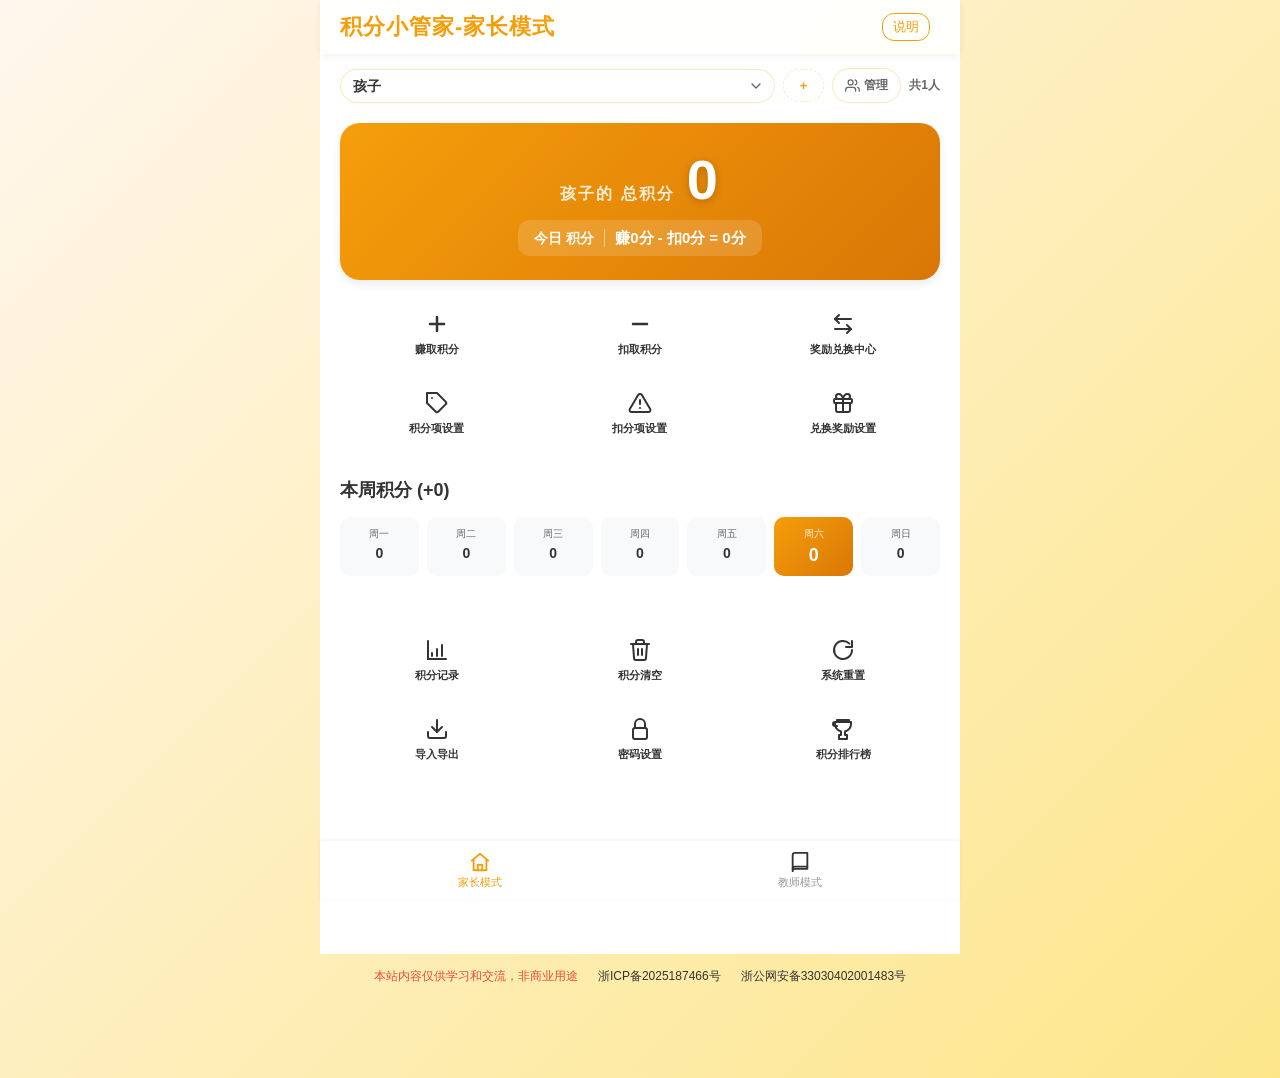
==== index.html @ 35600f09 "Add files via upload" ====
<!DOCTYPE html>
<html lang="zh-CN">
<head><meta name="robots" content="noindex,nofollow"><meta name="generator" content="ShipPage"><link rel="canonical" href="https://shippage.ai/p/jifen">
    <meta charset="UTF-8">
    <meta name="viewport" content="width=device-width, initial-scale=1.0, maximum-scale=1.0, user-scalable=no">
    <title>积分小管家</title>
    <link rel="stylesheet" href="style.css">
</head>
<body>
    <!-- 顶部导航 -->
    <div class="header">
        <div class="header-left">
            <div class="back-btn" id="back-btn" onclick="goBack()">
                <svg viewBox="0 0 24 24" fill="none" stroke="currentColor" stroke-width="2.5" stroke-linecap="round" stroke-linejoin="round"><path d="M19 12H5"/><path d="M12 19l-7-7 7-7"/></svg>
            </div>
            <h1 id="mode-title">家长模式</h1>
        </div>
        <div class="header-right">
            <a href="README.html" class="header-help">说明</a>
            <span class="header-member" id="header-member"></span>
        </div>
    </div>
    
    <!-- 底部导航菜单 -->
    <div class="bottom-nav">
        <div class="nav-item active" id="nav-parent" onclick="switchMode('parent')">
            <div class="nav-icon" data-icon="home"></div>
            <div class="nav-text">家长模式</div>
        </div>
        <div class="nav-item" id="nav-teacher" onclick="switchMode('teacher')">
            <div class="nav-icon" data-icon="book"></div>
            <div class="nav-text">教师模式</div>
        </div>
    </div>
    
    <!-- 首页 -->
    <div class="page active" id="home-page">
        <!-- 成员栏（切换/管理多人积分） -->
        <div class="member-bar" id="member-bar">
            <!-- 动态加载 -->
        </div>
        
        <!-- 积分卡片（总积分 + 今日积分合并） -->
        <div class="points-card">
            <div class="points-header">
                <div class="points-title" id="points-title">
                    <span class="points-name"></span>
                    <span class="points-label">总积分</span>
                </div>
                <div class="points-amount" id="total-points">0</div>
            </div>
            <div class="points-today">
                <div class="today-label">
                    <span>今日</span>
                    <span>积分</span>
                </div>
                <span class="today-divider"></span>
                <div class="today-value" id="daily-challenge">
                    <span class="today-detail">赚0分 - 扣0分</span>
                    <span class="today-total">= 0分</span>
                </div>
            </div>
        </div>
        
        <!-- 功能入口 -->
        <div class="features">
            <div class="feature-item" onclick="switchPage('earn')">
                <div class="feature-icon" data-icon="plus"></div>
                <div class="feature-name">赚取积分</div>
            </div>
            <div class="feature-item" onclick="switchPage('deduct')">
                <div class="feature-icon" data-icon="minus"></div>
                <div class="feature-name">扣取积分</div>
            </div>
            <div class="feature-item" onclick="switchPage('exchange')">
                <div class="feature-icon" data-icon="exchange"></div>
                <div class="feature-name">奖励兑换中心</div>
            </div>
            <div class="feature-item" onclick="switchPage('earn-manage')">
                <div class="feature-icon" data-icon="tag"></div>
                <div class="feature-name">积分项设置</div>
            </div>
            <div class="feature-item" onclick="switchPage('deduct-manage')">
                <div class="feature-icon" data-icon="warn"></div>
                <div class="feature-name">扣分项设置</div>
            </div>
            <div class="feature-item" onclick="switchPage('exchange-manage')">
                <div class="feature-icon" data-icon="gift"></div>
                <div class="feature-name">兑换奖励设置</div>
            </div>
        </div>
        
        <!-- 本周积分 -->
        <div class="content-section">
            <div class="section-title">
                <span id="week-score-text">本周积分</span>
            </div>
            <div class="week-stats">
                <div class="week-grid" id="current-week-grid">
                    <!-- 动态加载 -->
                </div>
            </div>
        </div>
        
        <!-- 快捷工具 -->
        <div class="features">
            <div class="feature-item" onclick="switchPage('records')">
                <div class="feature-icon" data-icon="chart"></div>
                <div class="feature-name">积分记录</div>
            </div>
            <div class="feature-item" onclick="showClearPointsModal()">
                <div class="feature-icon" data-icon="trash"></div>
                <div class="feature-name">积分清空</div>
            </div>
            <div class="feature-item" onclick="showSystemResetModal()">
                <div class="feature-icon" data-icon="refresh"></div>
                <div class="feature-name">系统重置</div>
            </div>
            <div class="feature-item" onclick="showDataImportExportModal()">
                <div class="feature-icon" data-icon="download"></div>
                <div class="feature-name">导入导出</div>
            </div>
            <div class="feature-item" onclick="showPasswordSettingModal()">
                <div class="feature-icon" data-icon="lock"></div>
                <div class="feature-name">密码设置</div>
            </div>
            <div class="feature-item" onclick="switchPage('leaderboard')">
                <div class="feature-icon" data-icon="trophy"></div>
                <div class="feature-name">积分排行榜</div>
            </div>
        </div>
    </div>
    
    <!-- 赚取积分页面 -->
    <div class="page" id="earn-page">
        <div class="content-section">
            <div class="section-title">
                <span>赚取积分</span>
            </div>
            <div id="earn-list">
                <!-- 动态加载 -->
            </div>
        </div>
    </div>
    
    <!-- 扣取积分页面 -->
    <div class="page" id="deduct-page">
        <div class="content-section">
            <div class="section-title">
                <span>扣取积分</span>
            </div>
            <div id="deduct-list">
                <!-- 动态加载 -->
            </div>
        </div>
    </div>
    
    <!-- 兑换中心页面 -->
    <div class="page" id="exchange-page">
        <div class="content-section">
            <div class="section-title">
                <span>兑换中心</span>
            </div>
            <div id="exchange-list">
                <!-- 动态加载 -->
            </div>
        </div>
    </div>
    
    <!-- 赚取积分项管理页面 -->
    <div class="page" id="earn-manage-page">
        <div class="content-section">
            <div class="section-title">
                <span>赚取积分项管理</span>
                <div class="section-actions">
                    <button class="action-btn add" onclick="showAddEarnItemModal()">+ 添加</button>
                </div>
            </div>
            <div id="earn-manage-list">
                <!-- 动态加载 -->
            </div>
        </div>
    </div>
    
    <!-- 扣取积分项管理页面 -->
    <div class="page" id="deduct-manage-page">
        <div class="content-section">
            <div class="section-title">
                <span>扣取积分项管理</span>
                <div class="section-actions">
                    <button class="action-btn add" onclick="showAddDeductItemModal()">+ 添加</button>
                </div>
            </div>
            <div id="deduct-manage-list">
                <!-- 动态加载 -->
            </div>
        </div>
    </div>
    
    <!-- 兑换奖励管理页面 -->
    <div class="page" id="exchange-manage-page">
        <div class="content-section">
            <div class="section-title">
                <span>兑换奖励管理</span>
                <div class="section-actions">
                    <button class="action-btn add" onclick="showAddRewardModal()">+ 添加</button>
                </div>
            </div>
            <div id="reward-manage-list">
                <!-- 动态加载 -->
            </div>
        </div>
    </div>
    
    <!-- 积分记录页面 -->
    <div class="page" id="records-page">
        <div class="content-section">
            <div class="section-title">
                <span id="records-week-score-text">本周积分</span>
                <div class="section-actions">
                    <button class="action-btn add" onclick="showAddPointsModal()">补积分</button>
                </div>
            </div>
            <div class="week-stats">
                <div class="week-grid" id="records-week-grid">
                    <!-- 动态加载 -->
                </div>
            </div>
        </div>
        
        <div class="content-section">
            <div class="section-title">每日积分记录</div>
            <div class="record-list" id="day-records">
                <!-- 动态加载 -->
            </div>
        </div>
        
        <div class="content-section">
            <div class="section-title">历史积分</div>
            <div id="history-weeks">
                <!-- 动态加载 -->
            </div>
        </div>
    </div>
    
    <!-- 积分排行榜页面 -->
    <div class="page" id="leaderboard-page">
        <div class="content-section">
            <div class="section-title">
                <span>积分排行榜</span>
            </div>
            <div id="leaderboard-list">
                <!-- 动态加载 -->
            </div>
        </div>
    </div>
    
    <!-- 添加赚取积分项弹窗 -->
    <div class="modal" id="add-earn-item-modal">
        <div class="modal-content">
            <div class="modal-title" id="earn-item-modal-title">添加赚取积分项</div>
            <div class="modal-body">
                <div class="form-group">
                    <label class="form-label">项目名称</label>
                    <input type="text" class="form-input" id="earn-item-name" placeholder="例如：完成作业">
                </div>
                <div class="form-group">
                    <label class="form-label">积分数量</label>
                    <input type="number" class="form-input" id="earn-item-points" placeholder="例如：10">
                </div>
            </div>
            <div class="modal-footer">
                <button class="modal-btn cancel" onclick="closeModal('add-earn-item-modal')">取消</button>
                <button class="modal-btn confirm" onclick="saveEarnItem()">保存</button>
            </div>
        </div>
    </div>
    
    <!-- 添加扣取积分项弹窗 -->
    <div class="modal" id="add-deduct-item-modal">
        <div class="modal-content">
            <div class="modal-title" id="deduct-item-modal-title">添加扣取积分项</div>
            <div class="modal-body">
                <div class="form-group">
                    <label class="form-label">项目名称</label>
                    <input type="text" class="form-input" id="deduct-item-name" placeholder="例如：未完成作业">
                </div>
                <div class="form-group">
                    <label class="form-label">积分数量</label>
                    <input type="number" class="form-input" id="deduct-item-points" placeholder="例如：10">
                </div>
            </div>
            <div class="modal-footer">
                <button class="modal-btn cancel" onclick="closeModal('add-deduct-item-modal')">取消</button>
                <button class="modal-btn confirm" onclick="saveDeductItem()">保存</button>
            </div>
        </div>
    </div>
    
    <!-- 添加兑换奖励弹窗 -->
    <div class="modal" id="add-reward-modal">
        <div class="modal-content">
            <div class="modal-title" id="reward-modal-title">添加兑换奖励</div>
            <div class="modal-body">
                <div class="form-group">
                    <label class="form-label">奖励名称</label>
                    <input type="text" class="form-input" id="reward-name" placeholder="例如：看电视30分钟">
                </div>
                <div class="form-group">
                    <label class="form-label">所需积分</label>
                    <input type="number" class="form-input" id="reward-points" placeholder="例如：50">
                </div>
            </div>
            <div class="modal-footer">
                <button class="modal-btn cancel" onclick="closeModal('add-reward-modal')">取消</button>
                <button class="modal-btn confirm" onclick="saveReward()">保存</button>
            </div>
        </div>
    </div>
    
    <!-- 兑换确认弹窗 -->
    <div class="modal" id="exchange-confirm-modal">
        <div class="modal-content">
            <div class="modal-title">确认兑换</div>
            <div class="modal-body">
                <p id="exchange-reward-name">看电视30分钟</p>
                <p style="color: #667eea; font-weight: 700; font-size: 20px; margin-top: 10px;" id="exchange-reward-points">50积分</p>
            </div>
            <div class="modal-footer">
                <button class="modal-btn cancel" onclick="closeModal('exchange-confirm-modal')">取消</button>
                <button class="modal-btn confirm" onclick="confirmExchange()">确认兑换</button>
            </div>
        </div>
    </div>
    
    <!-- 补积分弹窗 -->
    <div class="modal" id="add-points-modal">
        <div class="modal-content">
            <div class="modal-title">补积分</div>
            <div class="modal-body">
                <div class="form-group">
                    <label class="form-label">补积分原因</label>
                    <input type="text" class="form-input" id="add-points-reason" placeholder="例如：忘记记录的作业完成">
                </div>
                <div class="form-group">
                    <label class="form-label">积分数值</label>
                    <input type="number" class="form-input" id="add-points-value" placeholder="例如：10">
                </div>
                <div class="form-group">
                    <label class="form-label">选择日期</label>
                    <input type="date" class="form-input" id="add-points-date">
                </div>
            </div>
            <div class="modal-footer">
                <button class="modal-btn cancel" onclick="closeModal('add-points-modal')">取消</button>
                <button class="modal-btn confirm" onclick="addPoints()">确认补积分</button>
            </div>
        </div>
    </div>
    
    <!-- 清空积分确认弹窗 -->
    <div class="modal" id="clear-points-modal">
        <div class="modal-content">
            <div class="modal-title">确认清空积分</div>
            <div class="modal-body">
                <p>确定要清空当前成员的所有积分吗？清空的积分会生成一条记录，可通过撤销记录恢复。</p>
            </div>
            <div class="modal-footer">
                <button class="modal-btn cancel" onclick="closeModal('clear-points-modal')">取消</button>
                <button class="modal-btn danger" onclick="confirmClearPoints()">确认清空</button>
            </div>
        </div>
    </div>
    
    <!-- 系统重置选项弹窗 -->
    <div class="modal" id="system-reset-modal">
        <div class="modal-content">
            <div class="modal-title">系统重置</div>
            <div class="modal-body">
                <p>请选择重置范围：「重置参数项」只恢复默认积分项；「重置当前成员/全部成员」会清空对应积分和记录，并恢复默认积分项。</p>
            </div>
            <div class="modal-footer system-reset-footer">
                <button class="modal-btn danger" onclick="systemReset('settings')">重置参数项</button>
                <button class="modal-btn danger" onclick="systemReset('current')">重置当前成员</button>
                <button class="modal-btn danger" onclick="systemReset('all')">重置全部成员</button>
                <button class="modal-btn cancel" onclick="closeModal('system-reset-modal')">取消</button>
            </div>
        </div>
    </div>
    
    <!-- 删除确认弹窗 -->
    <div class="modal" id="delete-confirm-modal">
        <div class="modal-content">
            <div class="modal-title">确认删除</div>
            <div class="modal-body">
                <p id="delete-confirm-text">确定要删除此项目吗？</p>
            </div>
            <div class="modal-footer">
                <button class="modal-btn cancel" onclick="closeModal('delete-confirm-modal')">取消</button>
                <button class="modal-btn danger" onclick="confirmDelete()">确认删除</button>
            </div>
        </div>
    </div>
    
    <!-- 成员管理弹窗 -->
    <div class="modal" id="member-manage-modal">
        <div class="modal-content">
            <div class="modal-title">成员管理</div>
            <div class="modal-body">
                <div id="member-manage-list">
                    <!-- 动态加载 -->
                </div>
                <button class="action-btn add" style="width:100%;padding:10px;" onclick="showAddMemberModal()">+ 添加成员</button>
            </div>
            <div class="modal-footer">
                <button class="modal-btn cancel" onclick="closeModal('member-manage-modal')">关闭</button>
            </div>
        </div>
    </div>
    
    <!-- 成员编辑弹窗（添加/改名） -->
    <div class="modal" id="member-edit-modal">
        <div class="modal-content">
            <div class="modal-title" id="member-edit-modal-title">添加成员</div>
            <div class="modal-body">
                <div class="form-group">
                    <label class="form-label" id="member-name-label">成员名字</label>
                    <textarea class="form-input" id="member-name-input" rows="3" placeholder="例如：小明"></textarea>
                    <div class="form-hint" id="member-name-hint" style="display:none; font-size:12px; color:#999; margin-top:6px;">每行一个名字，支持批量添加</div>
                </div>
                <div class="form-group" style="margin-top:12px;">
                    <label class="form-label">分组</label>
                    <input type="text" class="form-input" id="member-group-input" placeholder="例如：一班、数学组" />
                    <div class="form-hint" style="font-size:12px; color:#999; margin-top:6px;">可按班级或科目分组</div>
                </div>
            </div>
            <div class="modal-footer">
                <button class="modal-btn cancel" onclick="closeModal('member-edit-modal')">取消</button>
                <button class="modal-btn confirm" onclick="saveMember()">保存</button>
            </div>
        </div>
    </div>
    
    <!-- 数据导入导出弹窗 -->
    <div class="modal" id="data-import-export-modal">
        <div class="modal-content">
            <div class="modal-title">数据导入导出</div>
            <div class="modal-body">
                <div class="form-group">
                    <label class="form-label">导出类型</label>
                    <select class="form-input" id="export-type">
                        <option value="full">全部导出</option>
                        <option value="settings">设置项导出</option>
                    </select>
                </div>
                <div class="form-group">
                    <label class="form-label">导出范围</label>
                    <select class="form-input" id="export-scope">
                        <option value="current">仅当前模式</option>
                        <option value="both">两个模式</option>
                    </select>
                </div>
                <div class="form-group">
                    <button class="modal-btn confirm" style="width:100%;display:inline-flex;align-items:center;justify-content:center;gap:6px;" onclick="exportData()"><svg width="16" height="16" viewBox="0 0 24 24" fill="none" stroke="currentColor" stroke-width="2" stroke-linecap="round" stroke-linejoin="round"><path d="M21 15v4a2 2 0 0 1-2 2H5a2 2 0 0 1-2-2v-4"/><path d="M7 10l5 5 5-5"/><path d="M12 15V3"/></svg>导出</button>
                </div>
                <div class="form-divider"></div>
                <div class="form-group">
                    <label class="form-label">导入数据</label>
                    <input type="file" class="form-input" id="import-file" accept=".json" onchange="importData(this)" style="display:none;">
                </div>
                <div class="form-group">
                    <button class="modal-btn confirm" style="width:100%;display:inline-flex;align-items:center;justify-content:center;gap:6px;" onclick="document.getElementById('import-file').click()"><svg width="16" height="16" viewBox="0 0 24 24" fill="none" stroke="currentColor" stroke-width="2" stroke-linecap="round" stroke-linejoin="round"><path d="M21 15v4a2 2 0 0 1-2 2H5a2 2 0 0 1-2-2v-4"/><path d="M17 8l-5-5-5 5"/><path d="M12 3v12"/></svg>选择文件导入</button>
                </div>
            </div>
            <div class="modal-footer">
                <button class="modal-btn cancel" onclick="closeModal('data-import-export-modal')">关闭</button>
            </div>
        </div>
    </div>
    
    <!-- 密码设置弹窗 -->
    <div class="modal" id="password-setting-modal">
        <div class="modal-content">
            <div class="modal-title">密码设置</div>
            <div class="modal-body">
                <div class="form-group">
                    <label class="form-label">当前状态</label>
                    <div id="password-status" style="font-size:14px; color:#666;">未设置</div>
                </div>
                <div class="form-group">
                    <label class="form-label">新密码</label>
                    <input type="password" class="form-input" id="new-password" placeholder="输入密码">
                </div>
                <div class="form-group">
                    <label class="form-label">确认密码</label>
                    <input type="password" class="form-input" id="confirm-password" placeholder="再次输入密码">
                </div>
            </div>
            <div class="modal-footer">
                <button class="modal-btn cancel" onclick="closeModal('password-setting-modal')">关闭</button>
                <button class="modal-btn danger" id="disable-password-btn" onclick="disablePassword()" style="display:none;">取消密码</button>
                <button class="modal-btn confirm" onclick="savePassword()">保存</button>
            </div>
        </div>
    </div>
    
    <!-- 密码输入弹窗 -->
    <div class="modal" id="password-entry-modal">
        <div class="modal-content">
            <div class="modal-title">请输入密码</div>
            <div class="modal-body">
                <div class="form-group">
                    <input type="password" class="form-input" id="entry-password" placeholder="密码">
                </div>
            </div>
            <div class="modal-footer">
                <button class="modal-btn confirm" style="width:100%;" onclick="checkPassword()">确认</button>
            </div>
        </div>
    </div>

    <script src="script.js"></script>


    
    <!-- 备案信息 -->
    <div class="beian-bar">
        <div class="beian-pc">
            <span class="beian-disclaimer">本站内容仅供学习和交流，非商业用途</span>
            <a href="https://beian.miit.gov.cn/" target="_blank" rel="noopener noreferrer" class="beian-icp">浙ICP备2025187466号</a>
            <a href="https://www.beian.gov.cn/portal/registerSystemInfo?recordcode=33030402001483" target="_blank" rel="noopener noreferrer" class="beian-gongan">
                <img src="https://www.937788.xyz/gonganbeian.png" alt="公安备案" onerror="this.style.display='none'">
                浙公网安备33030402001483号
            </a>
        </div>
        <div class="beian-mobile">
            <span class="beian-disclaimer">本站内容仅供学习和交流，非商业用途</span>
            <a href="https://beian.miit.gov.cn/" target="_blank" rel="noopener noreferrer" class="beian-icp">浙ICP备2025187466号</a>
            <a href="https://www.beian.gov.cn/portal/registerSystemInfo?recordcode=33030402001483" target="_blank" rel="noopener noreferrer" class="beian-gongan">
                <img src="https://www.937788.xyz/gonganbeian.png" alt="公安备案" onerror="this.style.display='none'">
                浙公网安备33030402001483号
            </a>
        </div>
    </div>
</body>
</html>
---- style.css ----
* {
            margin: 0;
            padding: 0;
            box-sizing: border-box;
        }
        
        /* 主题变量：家长模式（暖橙）为默认，教师模式（蓝色）通过 .mode-teacher 覆盖 */
        body {
            --primary: #f59e0b;
            --primary-strong: #d97706;
            --primary-grad-1: #fbbf24;
            --primary-grad-2: #f97316;
            --primary-soft: rgba(245, 158, 11, 0.12);
            --primary-tint: rgba(245, 158, 11, 0.1);
            --primary-border: rgba(245, 158, 11, 0.25);
            --primary-shadow: rgba(245, 158, 11, 0.4);
            --bg-grad-1: #fff7ed;
            --bg-grad-2: #fde68a;
        }
        
        body.mode-teacher {
            --primary: #3b82f6;
            --primary-strong: #2563eb;
            --primary-grad-1: #60a5fa;
            --primary-grad-2: #2563eb;
            --primary-soft: rgba(59, 130, 246, 0.12);
            --primary-tint: rgba(59, 130, 246, 0.1);
            --primary-border: rgba(59, 130, 246, 0.25);
            --primary-shadow: rgba(59, 130, 246, 0.4);
            --bg-grad-1: #eff6ff;
            --bg-grad-2: #bfdbfe;
        }
        
        body {
            font-family: -apple-system, BlinkMacSystemFont, 'Segoe UI', Roboto, 'Helvetica Neue', Arial, sans-serif;
            background: linear-gradient(135deg, var(--bg-grad-1) 0%, var(--bg-grad-2) 100%);
            min-height: 100vh;
            color: #333;
            padding-bottom: 80px;
        }
        
        /* 顶部导航 */
        .header {
            background: rgba(255, 255, 255, 0.95);
            padding: 12px 20px;
            position: sticky;
            top: 0;
            z-index: 100;
            box-shadow: 0 2px 8px rgba(0,0,0,0.06);
            display: flex;
            align-items: center;
            justify-content: space-between;
        }
        
        /* 桌面端限制宽度 */
        @media (min-width: 768px) {
            .header, .page, .bottom-nav {
                max-width: 640px;
                margin-left: auto;
                margin-right: auto;
            }
            .page {
                min-height: 100vh;
            }
        }
        
        /* 页面主容器白底 */
        .page {
            background: white;
        }
        
        /* 周积分网格样式 */
        .day-item {
            cursor: pointer;
            transition: all 0.2s ease;
            background: #f8f9fa;
            border-radius: 10px;
            padding: 10px 5px;
            text-align: center;
        }
        
        .day-item:hover {
            transform: translateY(-2px);
        }
        
        .day-item:active {
            transform: scale(0.95);
        }
        
        .day-item.selected {
            background: var(--primary-tint);
        }
        
        .day-points.today-points {
            font-weight: 800;
            font-size: 18px;
        }
        
        .day-points.selected-points {
            font-weight: 600;
            font-size: 16px;
            opacity: 0.8;
        }
        
        .header-left, .header-right {
            display: flex;
            align-items: center;
            gap: 10px;
            min-width: 0;
        }
        
        .header-help {
            font-size: 13px;
            color: var(--primary);
            text-decoration: none;
            padding: 4px 10px;
            border: 1px solid var(--primary);
            border-radius: 12px;
            transition: all 0.2s ease;
        }
        
        .header-help:hover {
            background: var(--primary);
            color: white;
        }
        
        .back-btn {
            display: none;
            width: 32px;
            height: 32px;
            align-items: center;
            justify-content: center;
            border-radius: 50%;
            color: var(--primary);
            cursor: pointer;
            transition: all 0.2s ease;
            flex-shrink: 0;
        }
        
        .back-btn.show {
            display: flex;
        }
        
        .back-btn:active {
            background: var(--primary-tint);
        }
        
        .back-btn svg {
            width: 20px;
            height: 20px;
        }
        
        .header h1 {
            font-size: 22px;
            font-weight: 800;
            color: var(--primary);
            text-align: left;
            letter-spacing: 1px;
            white-space: nowrap;
            overflow: hidden;
            text-overflow: ellipsis;
        }
        
        .header-member {
            font-size: 13px;
            color: #666;
            font-weight: 600;
            max-width: 80px;
            overflow: hidden;
            text-overflow: ellipsis;
            white-space: nowrap;
        }
        
        .mode-badge {
            display: inline-flex;
            align-items: center;
            gap: 6px;
            font-size: 12px;
            font-weight: 600;
            color: var(--primary);
            background: var(--primary-soft);
            border: 1px solid var(--primary-border);
            border-radius: 20px;
            padding: 4px 12px;
            white-space: nowrap;
        }
        
        .mode-badge::before {
            content: '';
            width: 6px;
            height: 6px;
            border-radius: 50%;
            background: var(--primary);
            display: inline-block;
        }
        
        /* 积分卡片 */
        .points-card {
            background: linear-gradient(135deg, var(--primary) 0%, var(--primary-strong) 100%);
            margin: 20px;
            padding: 24px 20px;
            border-radius: 20px;
            color: white;
            box-shadow: 0 4px 10px rgba(0,0,0,0.08);
            text-align: center;
        }
        
        .points-header {
            display: flex;
            align-items: baseline;
            justify-content: center;
            gap: 12px;
            margin-bottom: 8px;
        }
        
        .points-title {
            font-size: 16px;
            font-weight: 600;
            opacity: 0.85;
            letter-spacing: 2px;
        }
        
        .points-amount {
            font-size: 56px;
            font-weight: 900;
            text-shadow: 0 2px 8px rgba(0,0,0,0.2);
            letter-spacing: 2px;
        }
        
        .points-today {
            display: flex;
            align-items: center;
            justify-content: center;
            gap: 10px;
            font-size: 14px;
            background: rgba(255,255,255,0.15);
            border-radius: 12px;
            padding: 8px 16px;
            margin: 0 auto;
            width: fit-content;
        }
        
        .today-label {
            display: flex;
            flex-direction: row;
            align-items: center;
            gap: 4px;
            line-height: 1.3;
            font-weight: 600;
        }
        
        .today-divider {
            width: 1px;
            height: 18px;
            background: rgba(255, 255, 255, 0.5);
        }
        
        .today-value {
            display: flex;
            flex-direction: row;
            align-items: center;
            gap: 4px;
            line-height: 1.3;
            font-weight: 800;
            font-size: 15px;
        }
        
        @media (max-width: 420px) {
            .points-header {
                align-items: center;
            }
            .points-amount {
                margin-top: -4px;
            }
            .points-today {
                flex-direction: column;
                gap: 4px;
                padding: 8px 12px;
            }
            .today-label {
                gap: 0;
            }
            .today-value {
                flex-direction: row;
                gap: 4px;
            }
            .today-divider {
                width: 30px;
                height: 1px;
            }
            .points-title {
                display: flex;
                flex-direction: column;
                align-items: center;
                line-height: 1.2;
            }
        }
        
        .points-actions {
            display: flex;
            gap: 8px;
            margin-top: 12px;
        }
        
        .points-btn {
            flex: 1;
            padding: 10px;
            border: none;
            border-radius: 12px;
            font-size: 14px;
            font-weight: 600;
            cursor: pointer;
            transition: all 0.3s;
        }
        
        .points-btn.primary {
            background: white;
            color: var(--primary);
        }
        
        .points-btn.danger {
            background: rgba(239, 68, 68, 0.9);
            color: white;
        }
        
        .points-btn:active {
            transform: scale(0.95);
        }
        

        /* 成员栏（多人积分管理） */
        .member-bar {
            display: flex;
            align-items: center;
            gap: 8px;
            padding: 14px 20px 0;
            overflow-x: auto;
            -webkit-overflow-scrolling: touch;
            scrollbar-width: none;
        }
        
        .member-bar::-webkit-scrollbar {
            display: none;
        }
        
        .member-select {
            flex: 1;
            min-width: 0;
            padding: 8px 12px;
            border-radius: 20px;
            background: rgba(255, 255, 255, 0.92);
            border: 1.5px solid var(--primary-border);
            font-size: 14px;
            font-weight: 600;
            color: #333;
            outline: none;
            cursor: pointer;
            appearance: none;
            -webkit-appearance: none;
            background-image: url("data:image/svg+xml,%3Csvg xmlns='http://www.w3.org/2000/svg' width='16' height='16' viewBox='0 0 24 24' fill='none' stroke='%23666' stroke-width='2' stroke-linecap='round' stroke-linejoin='round'%3E%3Cpath d='M6 9l6 6 6-6'/%3E%3C/svg%3E");
            background-repeat: no-repeat;
            background-position: right 10px center;
            padding-right: 32px;
        }
        
        .member-select:focus {
            border-color: var(--primary);
        }
        
        .member-chip {
            flex-shrink: 0;
            padding: 8px 16px;
            border-radius: 20px;
            background: rgba(255, 255, 255, 0.6);
            border: 1.5px dashed var(--primary-border);
            font-size: 13px;
            font-weight: 600;
            color: var(--primary);
            cursor: pointer;
            transition: all 0.2s ease;
        }
        
        .member-chip:active {
            transform: scale(0.95);
        }
        
        .member-manage-btn {
            flex-shrink: 0;
            display: inline-flex;
            align-items: center;
            gap: 4px;
            padding: 8px 12px;
            border: 1.5px solid var(--primary-border);
            border-radius: 20px;
            background: rgba(255, 255, 255, 0.92);
            color: #666;
            font-size: 12px;
            font-weight: 600;
            cursor: pointer;
        }
        
        .member-manage-btn svg {
            width: 15px;
            height: 15px;
        }
        
        .member-count {
            flex-shrink: 0;
            font-size: 12px;
            color: #666;
            font-weight: 600;
            padding: 8px 0;
        }
        
        /* 成员管理弹窗列表 */
        .member-manage-item {
            display: flex;
            align-items: center;
            justify-content: space-between;
            padding: 12px 14px;
            background: #f8f9fa;
            border-radius: 12px;
            margin-bottom: 8px;
        }
        
        .member-manage-item .member-name {
            font-size: 14px;
            font-weight: 600;
        }
        
        .member-manage-item .member-points {
            font-size: 12px;
            color: #999;
            margin-top: 2px;
        }
        
        .member-manage-actions {
            display: flex;
            gap: 8px;
        }
        
        .member-group {
            margin-bottom: 12px;
        }
        
        .member-group-title {
            display: flex;
            align-items: center;
            gap: 6px;
            font-size: 13px;
            font-weight: 600;
            color: #666;
            padding: 6px 0;
            margin-bottom: 6px;
            border-bottom: 1px solid #eee;
            cursor: pointer;
            user-select: none;
        }
        
        .member-group-toggle {
            font-size: 11px;
            color: #999;
            transition: transform 0.2s;
        }
        
        .member-group.collapsed .member-group-toggle {
            transform: rotate(-90deg);
        }
        
        .member-group.collapsed .member-group-content {
            display: none;
        }
        
        .member-group-count {
            font-weight: 400;
            color: #999;
            margin-left: auto;
        }
        
        .member-manage-header {
            display: flex;
            gap: 10px;
            margin-bottom: 12px;
        }
        
        .member-group-filter,
        .member-group-sort {
            flex: 1;
            padding: 8px 10px;
            font-size: 13px;
            border-radius: 10px;
            border: 1px solid #e5e7eb;
        }

        /* 功能入口 */
        .features {
            display: grid;
            grid-template-columns: repeat(3, 1fr);
            gap: 10px;
            padding: 0 20px;
            margin-bottom: 15px;
        }
        
        .feature-item {
            background: transparent;
            border-radius: 14px;
            padding: 12px 8px;
            text-align: center;
            cursor: pointer;
            transition: all 0.3s;
        }
        
        .feature-item:active {
            transform: scale(0.95);
        }
        
        .feature-icon {
            display: flex;
            justify-content: center;
            align-items: center;
            margin-bottom: 6px;
        }
        
        .feature-icon svg {
            width: 24px;
            height: 24px;
        }
        
        .feature-name {
            font-size: 11px;
            color: #333;
            font-weight: 600;
        }
        
        /* 内容区域 */
        .content-section {
            background: transparent;
            margin: 0 20px 15px;
            border-radius: 0;
            padding: 15px 0;
        }
        
        .section-title {
            display: flex;
            flex-direction: row;
            align-items: center;
            justify-content: space-between;
            gap: 8px;
            margin-bottom: 15px;
        }
        
        .section-title > span {
            font-size: 18px;
            font-weight: 700;
            color: #333;
        }
        
        .section-actions {
            display: flex;
            gap: 8px;
        }
        
        .action-btn {
            padding: 6px 12px;
            border: none;
            border-radius: 8px;
            font-size: 12px;
            font-weight: 600;
            cursor: pointer;
            transition: all 0.3s;
        }
        
        /* 手机端兼容性优化 */
        @media (max-width: 480px) {
            .action-btn {
                font-size: 11px;
                padding: 5px 10px;
            }
            
            .list-item {
                flex-wrap: wrap;
                gap: 10px;
            }
            
            .list-item .section-actions {
                width: 100%;
                justify-content: flex-end;
                margin-top: 5px;
            }
        }
        
        .action-btn.add {
            background: var(--primary);
            color: white;
        }
        
        .action-btn.edit {
            background: #64748b;
            color: white;
        }
        
        .action-btn.delete {
            background: #ef4444;
            color: white;
        }
        
        /* 列表项 */
        .list-item {
            display: flex;
            justify-content: space-between;
            align-items: center;
            padding: 15px 0;
            border-bottom: 1px solid #f0f0f0;
        }
        
        .list-item:last-child {
            border-bottom: none;
        }
        
        .item-info {
            flex: 1;
        }
        
        .item-name {
            font-size: 14px;
            font-weight: 600;
            margin-bottom: 4px;
        }
        
        .item-points {
            font-size: 16px;
            font-weight: 700;
        }
        
        .item-points.income {
            color: var(--primary-strong);
        }
        
        .item-points.expense {
            color: #ef4444;
        }
        
        .item-actions {
            display: flex;
            gap: 8px;
        }
        
        .item-btn {
            padding: 6px 12px;
            border: none;
            border-radius: 8px;
            font-size: 12px;
            font-weight: 600;
            cursor: pointer;
        }
        
        .item-btn.earn {
            background: var(--primary-strong);
            color: white;
        }
        
        .item-btn.deduct {
            background: #ef4444;
            color: white;
        }
        
        .item-btn.exchange {
            background: #667eea;
            color: white;
        }
        
        /* 快速添加行 */
        .quick-add {
            display: flex;
            align-items: center;
            gap: 8px;
            padding: 10px;
            background: #f0fdf4;
            border: 1px dashed var(--primary);
            border-radius: 12px;
            margin-bottom: 12px;
        }
        
        .quick-add input {
            border: 1px solid #e5e7eb;
            border-radius: 8px;
            padding: 8px 10px;
            font-size: 13px;
            outline: none;
        }
        
        .quick-add input:focus {
            border-color: var(--primary);
        }
        
        .quick-add .qa-name {
            flex: 1;
            max-width: 50%;
        }
        
        .quick-add .qa-points {
            width: 80px;
            text-align: center;
        }
        
        .quick-add .qa-btn {
            padding: 8px 16px;
            background: var(--primary);
            color: white;
            border: none;
            border-radius: 8px;
            font-size: 13px;
            font-weight: 600;
            cursor: pointer;
            white-space: nowrap;
            margin-left: auto;
        }
        
        .quick-add .qa-btn:active {
            background: var(--primary-strong);
        }
        
        .quick-add input {
            background: white;
        }
        
        .quick-add.deduct {
            background: #fef2f2;
            border-color: #fca5a5;
        }
        
        .quick-add.deduct input:focus {
            border-color: #ef4444;
        }
        
        .quick-add.deduct .qa-btn {
            background: #ef4444;
        }
        
        .quick-add.deduct .qa-btn:active {
            background: #dc2626;
        }
        
        .quick-add.exchange {
            background: #f5f3ff;
            border-color: #c4b5fd;
        }
        
        .quick-add.exchange input:focus {
            border-color: #667eea;
        }
        
        .quick-add.exchange .qa-btn {
            background: #667eea;
        }
        
        .quick-add.exchange .qa-btn:active {
            background: #4f46e5;
        }
        
        /* 周积分统计 */
        .week-stats {
            margin-bottom: 20px;
        }
        
        .week-grid {
            display: grid;
            grid-template-columns: repeat(7, 1fr);
            gap: 8px;
        }
        
        .day-item.today {
            background: linear-gradient(135deg, var(--primary) 0%, var(--primary-strong) 100%);
            color: white;
        }
        
        .day-name {
            font-size: 10px;
            margin-bottom: 4px;
            color: #666;
        }
        
        .day-item.today .day-name {
            color: rgba(255, 255, 255, 0.9);
        }
        
        .day-points {
            font-size: 14px;
            font-weight: 700;
        }
        
        .day-item.today .day-points {
            color: white;
        }
        
        /* 历史积分月日历 */
        .month-calendar {
            background: #f8f9fa;
            border-radius: 12px;
            padding: 12px;
            margin-bottom: 12px;
        }
        
        .month-header {
            display: flex;
            align-items: center;
            margin-bottom: 10px;
        }
        
        .month-title {
            font-size: 14px;
            font-weight: 700;
        }
        
        .month-weekdays {
            display: grid;
            grid-template-columns: repeat(7, 1fr);
            gap: 4px;
            margin-bottom: 4px;
        }
        
        .month-weekday {
            text-align: center;
            font-size: 10px;
            color: #999;
            padding: 2px 0;
        }
        
        .month-days {
            display: grid;
            grid-template-columns: repeat(7, 1fr);
            gap: 4px;
        }
        
        .month-day {
            text-align: center;
            padding: 6px 2px;
            background: white;
            border-radius: 6px;
            min-height: 38px;
            display: flex;
            flex-direction: column;
            justify-content: center;
            align-items: center;
        }
        
        .month-day.empty {
            background: transparent;
        }
        
        .month-day.today {
            background: var(--primary-tint);
        }
        
        .month-day.today .month-day-num {
            font-weight: 700;
            color: var(--primary);
        }
        
        .month-day-num {
            font-size: 11px;
            color: #333;
            line-height: 1;
        }
        
        .month-day-pts {
            font-size: 10px;
            font-weight: 600;
            color: var(--primary);
            line-height: 1;
            margin-top: 1px;
        }
        
        /* 年历卡片 */
        .year-calendar {
            display: grid;
            grid-template-columns: repeat(6, 1fr);
            gap: 8px;
        }
        
        .year-month-card {
            background: #f8f9fa;
            border-radius: 10px;
            padding: 10px 6px;
            text-align: center;
        }
        
        .year-month-card.current {
            background: var(--primary-tint);
            border: 1.5px solid var(--primary);
        }
        
        .year-month-name {
            font-size: 11px;
            color: #666;
            margin-bottom: 4px;
        }
        
        .year-month-total {
            font-size: 16px;
            font-weight: 700;
            color: var(--primary);
        }
        
        /* 积分记录列表 */
        .record-list {
            max-height: 400px;
            overflow-y: auto;
        }
        
        .record-item {
            display: flex;
            justify-content: space-between;
            align-items: center;
            padding: 15px 0;
            border-bottom: 1px solid #f0f0f0;
        }
        
        .record-item:last-child {
            border-bottom: none;
        }
        
        .record-info {
            flex: 1;
        }
        
        .record-title {
            font-size: 14px;
            font-weight: 600;
            margin-bottom: 4px;
        }
        
        .record-time {
            font-size: 12px;
            color: #999;
        }
        
        .record-amount {
            font-size: 16px;
            font-weight: 700;
            padding-left: 10px;
            padding-right: 15px;
            margin: 5px 0;
        }
        
        .record-amount.income {
            color: var(--primary-strong);
        }
        
        .record-amount.expense {
            color: #ef4444;
        }
        
        .record-amount.clear {
            color: #f59e0b;
        }
        
        /* 底部导航菜单 */
        .bottom-nav {
            position: fixed;
            bottom: 0;
            left: 0;
            right: 0;
            background: white;
            display: flex;
            justify-content: space-around;
            padding: 10px 0;
            padding-bottom: calc(10px + env(safe-area-inset-bottom));
            box-shadow: 0 -1px 4px rgba(0,0,0,0.05);
            z-index: 100;
        }
        
        .nav-item {
            text-align: center;
            cursor: pointer;
            flex: 1;
        }
        
        .nav-icon {
            display: flex;
            justify-content: center;
            align-items: center;
            margin-bottom: 2px;
        }
        
        .nav-icon svg {
            width: 22px;
            height: 22px;
        }
        
        .nav-text {
            font-size: 11px;
            color: #999;
        }
        
        .nav-item.active .nav-text {
            color: var(--primary);
        }
        
        .nav-item.active .nav-icon {
            color: var(--primary);
        }
        
        /* 弹窗样式 */
        .modal {
            display: none;
            position: fixed;
            top: 0;
            left: 0;
            right: 0;
            bottom: 0;
            background: rgba(0, 0, 0, 0.5);
            z-index: 1000;
            align-items: center;
            justify-content: center;
        }
        
        /* 确认弹窗需要盖在其他弹窗之上 */
        #delete-confirm-modal,
        #clear-points-modal,
        #exchange-confirm-modal,
        #password-entry-modal {
            z-index: 1010;
        }
        
        .modal.show {
            display: flex;
        }
        
        .modal-content {
            background: white;
            border-radius: 20px;
            padding: 25px;
            width: 90%;
            max-width: 400px;
            max-height: 85vh;
            display: flex;
            flex-direction: column;
            animation: modalSlide 0.3s ease;
        }
        
        @keyframes modalSlide {
            from {
                transform: translateY(20px);
                opacity: 0;
            }
            to {
                transform: translateY(0);
                opacity: 1;
            }
        }
        
        .modal-title {
            font-size: 18px;
            font-weight: 700;
            margin-bottom: 20px;
            text-align: center;
        }
        
        .modal-body {
            margin-bottom: 20px;
            overflow-y: auto;
            max-height: 60vh;
        }
        
        .form-group {
            margin-bottom: 15px;
        }
        
        .form-label {
            display: block;
            font-size: 14px;
            font-weight: 600;
            margin-bottom: 8px;
            color: #333;
        }
        
        .form-input {
            width: 100%;
            padding: 12px;
            border: 2px solid #e0e0e0;
            border-radius: 10px;
            font-size: 14px;
            transition: all 0.3s;
        }
        
        .form-input:focus {
            outline: none;
            border-color: var(--primary);
        }
        
        .form-input[type="number"] {
            -moz-appearance: textfield;
        }
        
        .form-input[type="number"]::-webkit-outer-spin-button,
        .form-input[type="number"]::-webkit-inner-spin-button {
            -webkit-appearance: none;
            margin: 0;
        }
        
        .modal-footer {
            display: flex;
            flex-wrap: wrap;
            gap: 10px;
        }
        
        .modal-footer.system-reset-footer {
            flex-direction: column;
        }
        
        .modal-footer.system-reset-footer .modal-btn {
            width: 100%;
        }
        
        .modal-btn {
            flex: 1;
            padding: 12px;
            border: none;
            border-radius: 10px;
            font-size: 14px;
            font-weight: 600;
            cursor: pointer;
        }
        
        .modal-btn.confirm {
            background: var(--primary);
            color: white;
        }
        
        .modal-btn.cancel {
            background: #f0f0f0;
            color: #666;
        }
        
        .modal-btn.danger {
            background: #ef4444;
            color: white;
        }
        
        /* 导入导出 */
        .form-divider {
            height: 1px;
            background: #e5e7eb;
            margin: 20px 0;
        }
        
        input[type="file"].form-input {
            padding: 8px 12px;
            font-size: 13px;
        }
        
        /* 积分排行榜 */
        .leaderboard-item {
            background: white;
            border: 1px solid #f0f0f0;
            border-radius: 14px;
            padding: 16px;
            margin-bottom: 12px;
        }
        
        .leaderboard-header {
            display: flex;
            align-items: center;
            gap: 12px;
            margin-bottom: 12px;
        }
        
        .leaderboard-rank {
            width: 32px;
            height: 32px;
            border-radius: 50%;
            display: flex;
            align-items: center;
            justify-content: center;
            font-size: 14px;
            font-weight: 800;
            color: white;
            background: var(--primary);
            flex-shrink: 0;
        }
        
        .leaderboard-rank.top1 { background: #f59e0b; }
        .leaderboard-rank.top2 { background: #64748b; }
        .leaderboard-rank.top3 { background: #b45309; }
        
        .leaderboard-info {
            flex: 1;
            min-width: 0;
        }
        
        .leaderboard-name {
            font-size: 15px;
            font-weight: 700;
            color: #333;
            margin-bottom: 2px;
        }
        
        .leaderboard-points {
            font-size: 13px;
            color: #666;
        }
        
        .leaderboard-points strong {
            color: var(--primary);
            font-size: 16px;
        }
        
        .leaderboard-records {
            margin-top: 10px;
            padding-top: 10px;
            border-top: 1px dashed #e5e7eb;
        }
        
        .leaderboard-records-title {
            font-size: 12px;
            color: #999;
            margin-bottom: 6px;
        }
        
        .leaderboard-record {
            display: flex;
            justify-content: space-between;
            font-size: 13px;
            padding: 4px 0;
        }
        
        .leaderboard-record-title {
            color: #333;
            flex: 1;
            overflow: hidden;
            text-overflow: ellipsis;
            white-space: nowrap;
        }
        
        .leaderboard-record-amount {
            font-weight: 700;
            margin-left: 8px;
        }
        
        .leaderboard-record-amount.income {
            color: var(--primary-strong);
        }
        
        .leaderboard-record-amount.expense {
            color: #ef4444;
        }
        
        .leaderboard-record-amount.clear {
            color: #f59e0b;
        }
        
        /* 页面切换 */
        .page {
            display: none;
        }
        
        .page.active {
            display: block;
        }
        
        /* 空状态 */
        .empty-state {
            text-align: center;
            padding: 40px 20px;
            color: #999;
        }
        
        .empty-state.compact {
            padding: 25px 20px;
        }
        
        .empty-title {
            font-size: 15px;
            font-weight: 700;
            color: #666;
            margin-top: 12px;
            margin-bottom: 6px;
        }
        
        .empty-subtitle {
            font-size: 13px;
            color: #999;
            line-height: 1.5;
        }
        
        .empty-icon {
            display: flex;
            justify-content: center;
            align-items: center;
            margin-bottom: 12px;
        }
        
        .empty-icon svg {
            width: 44px;
            height: 44px;
            color: #d1d5db;
        }
        
        .empty-text {
            font-size: 14px;
        }
        
        /* 响应式适配 */
        @media (max-width: 420px) {
            .points-amount {
                font-size: 48px;
            }
            
            .features {
                gap: 8px;
            }
            
            .week-grid {
                gap: 4px;
            }
            
            .day-item {
                padding: 8px 3px;
            }
        }
        
        /* 备案信息 */
        .beian-bar {
            width: 100%;
            background: transparent;
            padding: 12px 0;
            text-align: center;
            font-size: 12px;
            line-height: 1.6;
            border-top: 1px solid transparent;
        }
        
        .beian-pc {
            display: flex;
            justify-content: center;
            align-items: center;
            gap: 20px;
        }
        
        .beian-disclaimer {
            color: #e74c3c;
            white-space: nowrap;
        }
        
        .beian-icp {
            color: #333;
            text-decoration: none;
            white-space: nowrap;
        }
        
        .beian-gongan {
            display: inline-flex;
            align-items: center;
            gap: 6px;
            color: #333;
            text-decoration: none;
            white-space: nowrap;
        }
        
        .beian-gongan img {
            width: 16px;
            height: 16px;
        }
        
        @media (max-width: 768px) {
            .beian-pc {
                display: none;
            }
            .beian-mobile {
                display: flex;
                flex-direction: column;
                align-items: center;
                gap: 2px;
                font-size: 11px;
            }
            .beian-mobile a,
            .beian-mobile span {
                display: block;
                line-height: 1.4;
            }
        }
        
        @media (min-width: 769px) {
            .beian-mobile {
                display: none;
            }
        }
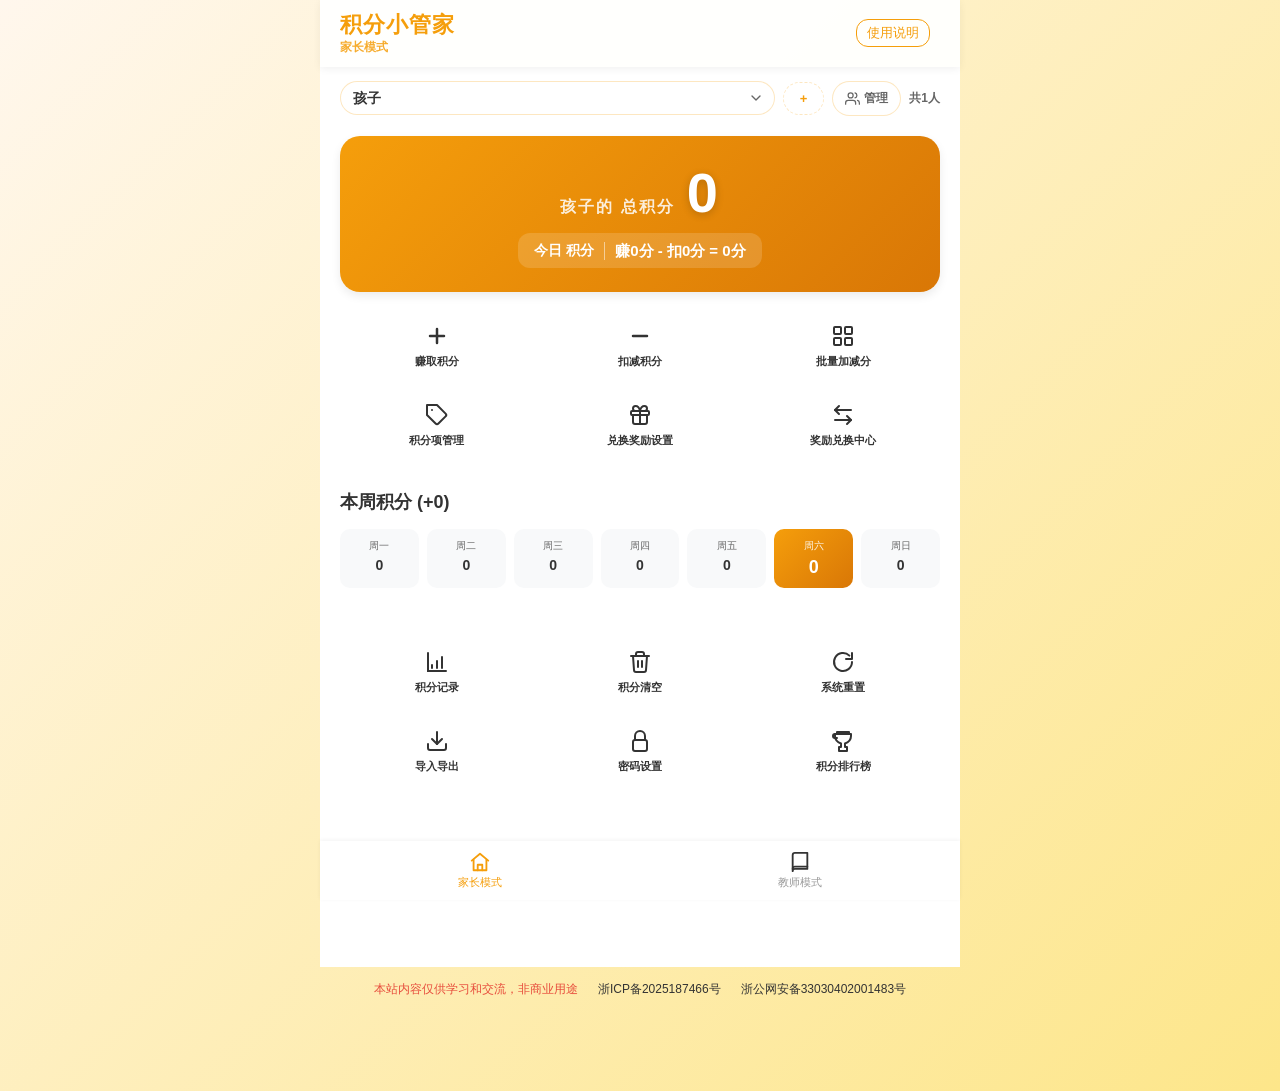
==== commit ce96bf47: "Add files via upload" ====
--- a/index.html
+++ b/index.html
@@ -14,10 +14,13 @@
             <div class="back-btn" id="back-btn" onclick="goBack()">
                 <svg viewBox="0 0 24 24" fill="none" stroke="currentColor" stroke-width="2.5" stroke-linecap="round" stroke-linejoin="round"><path d="M19 12H5"/><path d="M12 19l-7-7 7-7"/></svg>
             </div>
-            <h1 id="mode-title">家长模式</h1>
+            <div class="header-title-group">
+                <h1 id="mode-title">积分小管家</h1>
+                <span class="header-mode" id="header-mode">家长模式</span>
+            </div>
         </div>
         <div class="header-right">
-            <a href="README.html" class="header-help">说明</a>
+            <a href="README.html" class="header-help" id="header-help">使用说明</a>
             <span class="header-member" id="header-member"></span>
         </div>
     </div>
@@ -71,23 +74,23 @@
             </div>
             <div class="feature-item" onclick="switchPage('deduct')">
                 <div class="feature-icon" data-icon="minus"></div>
-                <div class="feature-name">扣取积分</div>
+                <div class="feature-name">扣减积分</div>
+            </div>
+            <div class="feature-item" onclick="showBatchOperationModal()">
+                <div class="feature-icon" data-icon="batch"></div>
+                <div class="feature-name">批量加减分</div>
+            </div>
+            <div class="feature-item" onclick="switchPage('items-manage')">
+                <div class="feature-icon" data-icon="tag"></div>
+                <div class="feature-name">积分项管理</div>
+            </div>
+            <div class="feature-item" onclick="switchPage('exchange-manage')">
+                <div class="feature-icon" data-icon="gift"></div>
+                <div class="feature-name">兑换奖励设置</div>
             </div>
             <div class="feature-item" onclick="switchPage('exchange')">
                 <div class="feature-icon" data-icon="exchange"></div>
                 <div class="feature-name">奖励兑换中心</div>
-            </div>
-            <div class="feature-item" onclick="switchPage('earn-manage')">
-                <div class="feature-icon" data-icon="tag"></div>
-                <div class="feature-name">积分项设置</div>
-            </div>
-            <div class="feature-item" onclick="switchPage('deduct-manage')">
-                <div class="feature-icon" data-icon="warn"></div>
-                <div class="feature-name">扣分项设置</div>
-            </div>
-            <div class="feature-item" onclick="switchPage('exchange-manage')">
-                <div class="feature-icon" data-icon="gift"></div>
-                <div class="feature-name">兑换奖励设置</div>
             </div>
         </div>
         
@@ -144,11 +147,11 @@
         </div>
     </div>
     
-    <!-- 扣取积分页面 -->
+    <!-- 扣减积分页面 -->
     <div class="page" id="deduct-page">
         <div class="content-section">
             <div class="section-title">
-                <span>扣取积分</span>
+                <span>扣减积分</span>
             </div>
             <div id="deduct-list">
                 <!-- 动态加载 -->
@@ -163,36 +166,6 @@
                 <span>兑换中心</span>
             </div>
             <div id="exchange-list">
-                <!-- 动态加载 -->
-            </div>
-        </div>
-    </div>
-    
-    <!-- 赚取积分项管理页面 -->
-    <div class="page" id="earn-manage-page">
-        <div class="content-section">
-            <div class="section-title">
-                <span>赚取积分项管理</span>
-                <div class="section-actions">
-                    <button class="action-btn add" onclick="showAddEarnItemModal()">+ 添加</button>
-                </div>
-            </div>
-            <div id="earn-manage-list">
-                <!-- 动态加载 -->
-            </div>
-        </div>
-    </div>
-    
-    <!-- 扣取积分项管理页面 -->
-    <div class="page" id="deduct-manage-page">
-        <div class="content-section">
-            <div class="section-title">
-                <span>扣取积分项管理</span>
-                <div class="section-actions">
-                    <button class="action-btn add" onclick="showAddDeductItemModal()">+ 添加</button>
-                </div>
-            </div>
-            <div id="deduct-manage-list">
                 <!-- 动态加载 -->
             </div>
         </div>
@@ -213,6 +186,24 @@
         </div>
     </div>
     
+    <!-- 积分项管理页面（合并赚取/扣减积分项管理） -->
+    <div class="page" id="items-manage-page">
+        <div class="items-manage-tabs">
+            <div class="items-tab active" data-tab="earn" onclick="switchItemsTab('earn')">赚取积分项</div>
+            <div class="items-tab" data-tab="deduct" onclick="switchItemsTab('deduct')">扣减积分项</div>
+        </div>
+        <div class="content-section">
+            <div class="section-title">
+                <span id="items-manage-title">赚取积分项管理</span>
+                <div class="section-actions">
+                    <button class="action-btn add" id="items-add-btn" onclick="showAddEarnItemModal()">+ 添加</button>
+                </div>
+            </div>
+            <div id="earn-manage-list" class="items-manage-list"></div>
+            <div id="deduct-manage-list" class="items-manage-list" style="display:none;"></div>
+        </div>
+    </div>
+    
     <!-- 积分记录页面 -->
     <div class="page" id="records-page">
         <div class="content-section">
@@ -277,10 +268,10 @@
         </div>
     </div>
     
-    <!-- 添加扣取积分项弹窗 -->
+    <!-- 添加扣减积分项弹窗 -->
     <div class="modal" id="add-deduct-item-modal">
         <div class="modal-content">
-            <div class="modal-title" id="deduct-item-modal-title">添加扣取积分项</div>
+            <div class="modal-title" id="deduct-item-modal-title">添加扣减积分项</div>
             <div class="modal-body">
                 <div class="form-group">
                     <label class="form-label">项目名称</label>
@@ -516,6 +507,36 @@
             </div>
             <div class="modal-footer">
                 <button class="modal-btn confirm" style="width:100%;" onclick="checkPassword()">确认</button>
+            </div>
+        </div>
+    </div>
+
+    <!-- 批量加减分弹窗 -->
+    <div class="modal" id="batch-operation-modal">
+        <div class="modal-content">
+            <div class="modal-title">批量加减分</div>
+            <div class="modal-body">
+                <div class="batch-actions-bar">
+                    <button class="action-btn edit" onclick="selectAllBatchMembers()">全选</button>
+                    <button class="action-btn cancel" onclick="deselectAllBatchMembers()">全不选</button>
+                    <span class="batch-count" id="batch-selected-count">已选 0 人</span>
+                </div>
+                <div class="batch-member-list" id="batch-member-list">
+                    <!-- 动态加载 -->
+                </div>
+                <div class="form-group" style="margin-top: 15px;">
+                    <label class="form-label">事件名称</label>
+                    <input type="text" class="form-input" id="batch-event-name" placeholder="例如：课堂表现">
+                </div>
+                <div class="form-group" style="margin-bottom: 0;">
+                    <label class="form-label">分值</label>
+                    <input type="number" class="form-input" id="batch-points" placeholder="输入正整数">
+                </div>
+            </div>
+            <div class="modal-footer">
+                <button class="modal-btn cancel" onclick="closeModal('batch-operation-modal')">取消</button>
+                <button class="modal-btn danger" onclick="submitBatchPoints('expense')">扣分</button>
+                <button class="modal-btn confirm" onclick="submitBatchPoints('income')">加分</button>
             </div>
         </div>
     </div>
--- a/style.css
+++ b/style.css
@@ -110,6 +110,7 @@
         }
         
         .header-help {
+            display: none;
             font-size: 13px;
             color: var(--primary);
             text-decoration: none;
@@ -159,6 +160,23 @@
             white-space: nowrap;
             overflow: hidden;
             text-overflow: ellipsis;
+            line-height: 1.2;
+        }
+
+        .header-title-group {
+            display: flex;
+            flex-direction: column;
+            justify-content: center;
+            min-width: 0;
+        }
+
+        .header-mode {
+            font-size: 12px;
+            color: var(--primary);
+            opacity: 0.85;
+            font-weight: 600;
+            line-height: 1.2;
+            margin-top: 2px;
         }
         
         .header-member {
@@ -1023,6 +1041,11 @@
             z-index: 1010;
         }
         
+        /* 自定义提示弹窗（showAlert）必须置顶，盖住所有其他弹窗 */
+        #app-alert-modal {
+            z-index: 2000;
+        }
+        
         .modal.show {
             display: flex;
         }
@@ -1386,3 +1409,126 @@
                 display: none;
             }
         }
+
+        /* 批量加减分入口 */
+        .header-batch {
+            font-size: 13px;
+            color: var(--primary);
+            padding: 4px 10px;
+            border: 1px solid var(--primary);
+            border-radius: 12px;
+            transition: all 0.2s ease;
+            cursor: pointer;
+            white-space: nowrap;
+        }
+
+        .header-batch:hover {
+            background: var(--primary);
+            color: white;
+        }
+
+        .batch-actions-bar {
+            display: flex;
+            align-items: center;
+            gap: 10px;
+            margin-bottom: 12px;
+            padding-bottom: 10px;
+            border-bottom: 1px solid #f0f0f0;
+        }
+
+        .batch-count {
+            font-size: 13px;
+            color: #666;
+            margin-left: auto;
+        }
+
+        .batch-member-list {
+            max-height: 320px;
+            overflow-y: auto;
+        }
+
+        .batch-member-item {
+            display: flex;
+            align-items: center;
+            gap: 12px;
+            padding: 12px;
+            background: #f8f9fa;
+            border-radius: 10px;
+            margin-bottom: 8px;
+            cursor: pointer;
+            transition: all 0.2s ease;
+        }
+
+        .batch-member-item:active {
+            transform: scale(0.98);
+        }
+
+        .batch-member-item input[type="checkbox"] {
+            width: 18px;
+            height: 18px;
+            accent-color: var(--primary);
+            cursor: pointer;
+            flex-shrink: 0;
+        }
+
+        .batch-member-info {
+            flex: 1;
+            min-width: 0;
+        }
+
+        .batch-member-name {
+            font-size: 14px;
+            font-weight: 600;
+            color: #333;
+        }
+
+        .batch-member-points {
+            font-size: 12px;
+            color: #999;
+            margin-top: 2px;
+        }
+
+        /* 积分项管理标签页 */
+        #items-manage-page {
+            padding-top: 15px;
+        }
+
+        .items-manage-tabs {
+            display: flex;
+            margin: 0 20px;
+            border-radius: 12px;
+            overflow: hidden;
+        }
+
+        .items-tab {
+            flex: 1;
+            padding: 10px;
+            text-align: center;
+            font-size: 14px;
+            font-weight: 600;
+            color: var(--primary);
+            background: white;
+            border: 1px solid var(--primary-border);
+            cursor: pointer;
+            transition: all 0.2s ease;
+            margin-left: -1px;
+        }
+
+        .items-tab:first-child {
+            margin-left: 0;
+            border-top-left-radius: 12px;
+            border-bottom-left-radius: 12px;
+        }
+
+        .items-tab:last-child {
+            border-top-right-radius: 12px;
+            border-bottom-right-radius: 12px;
+        }
+
+        .items-tab.active {
+            background: var(--primary);
+            color: white;
+            border-color: var(--primary);
+            position: relative;
+            z-index: 1;
+        }
